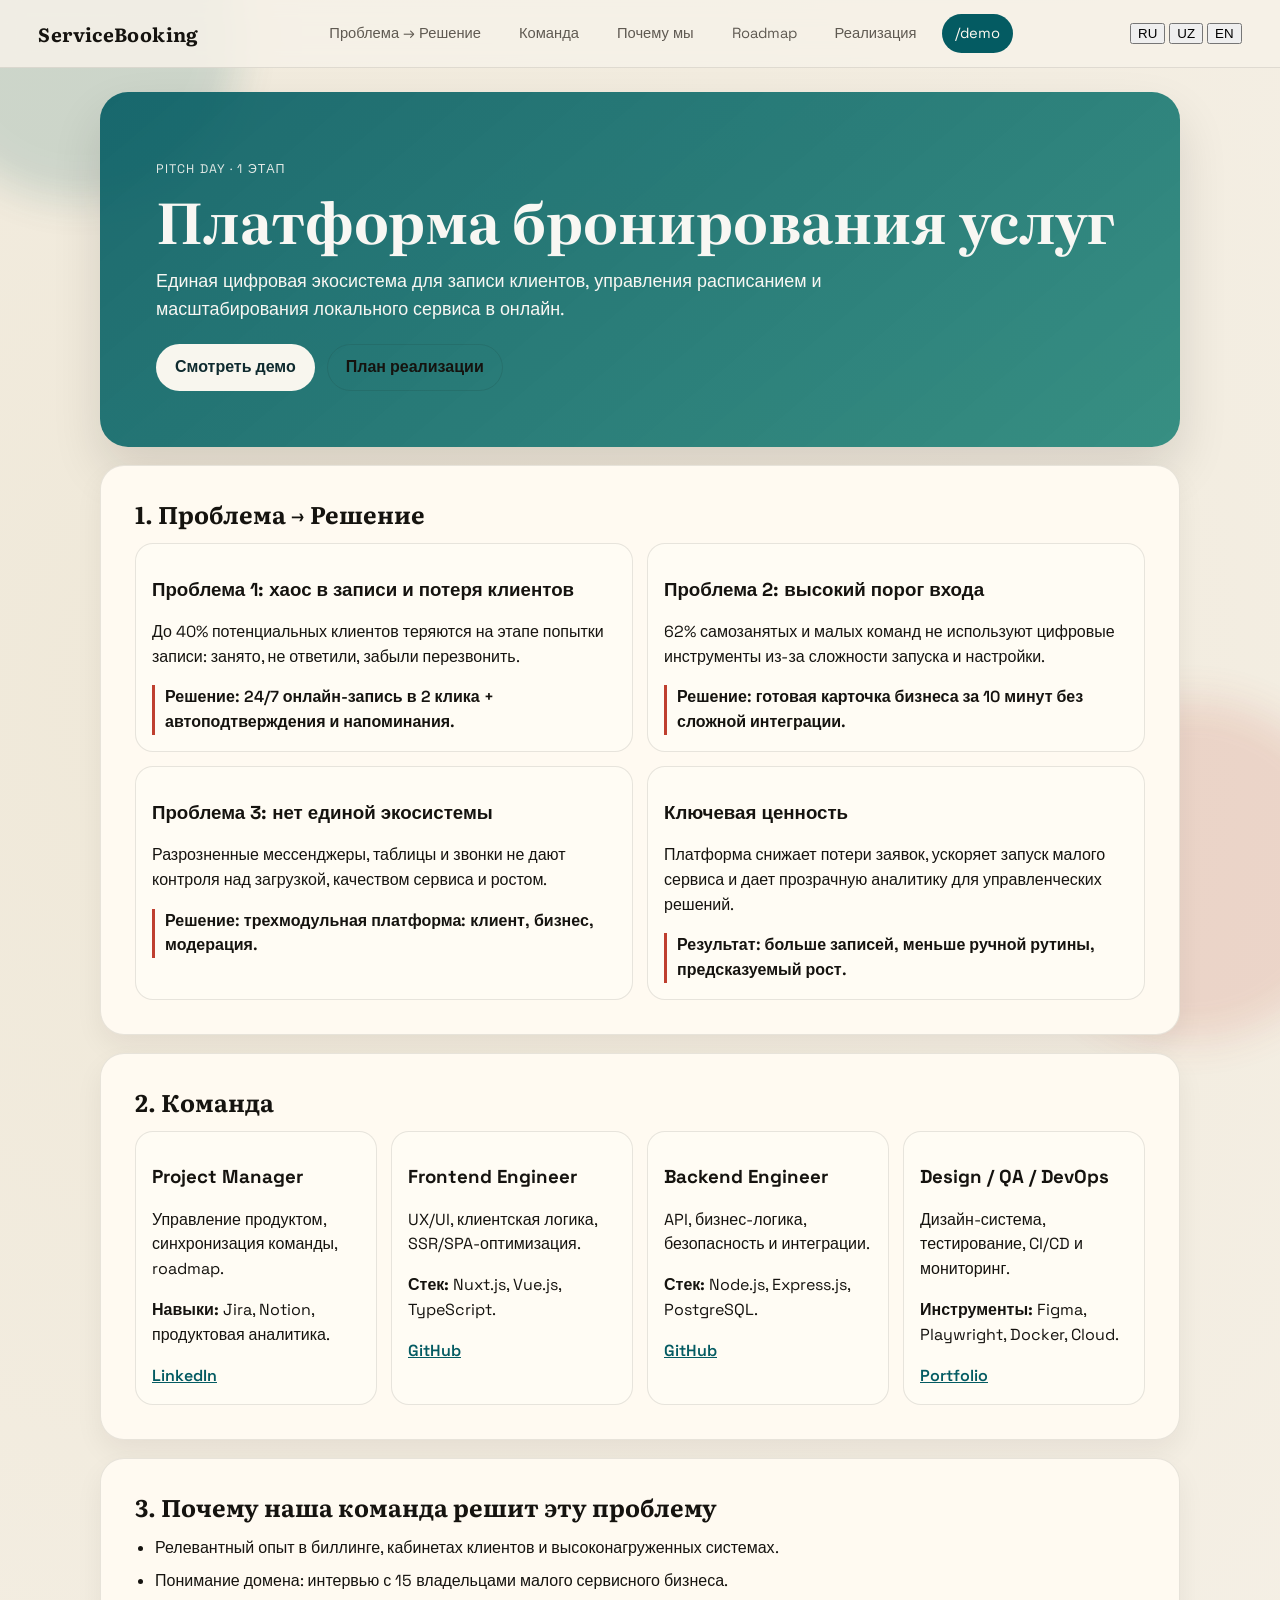
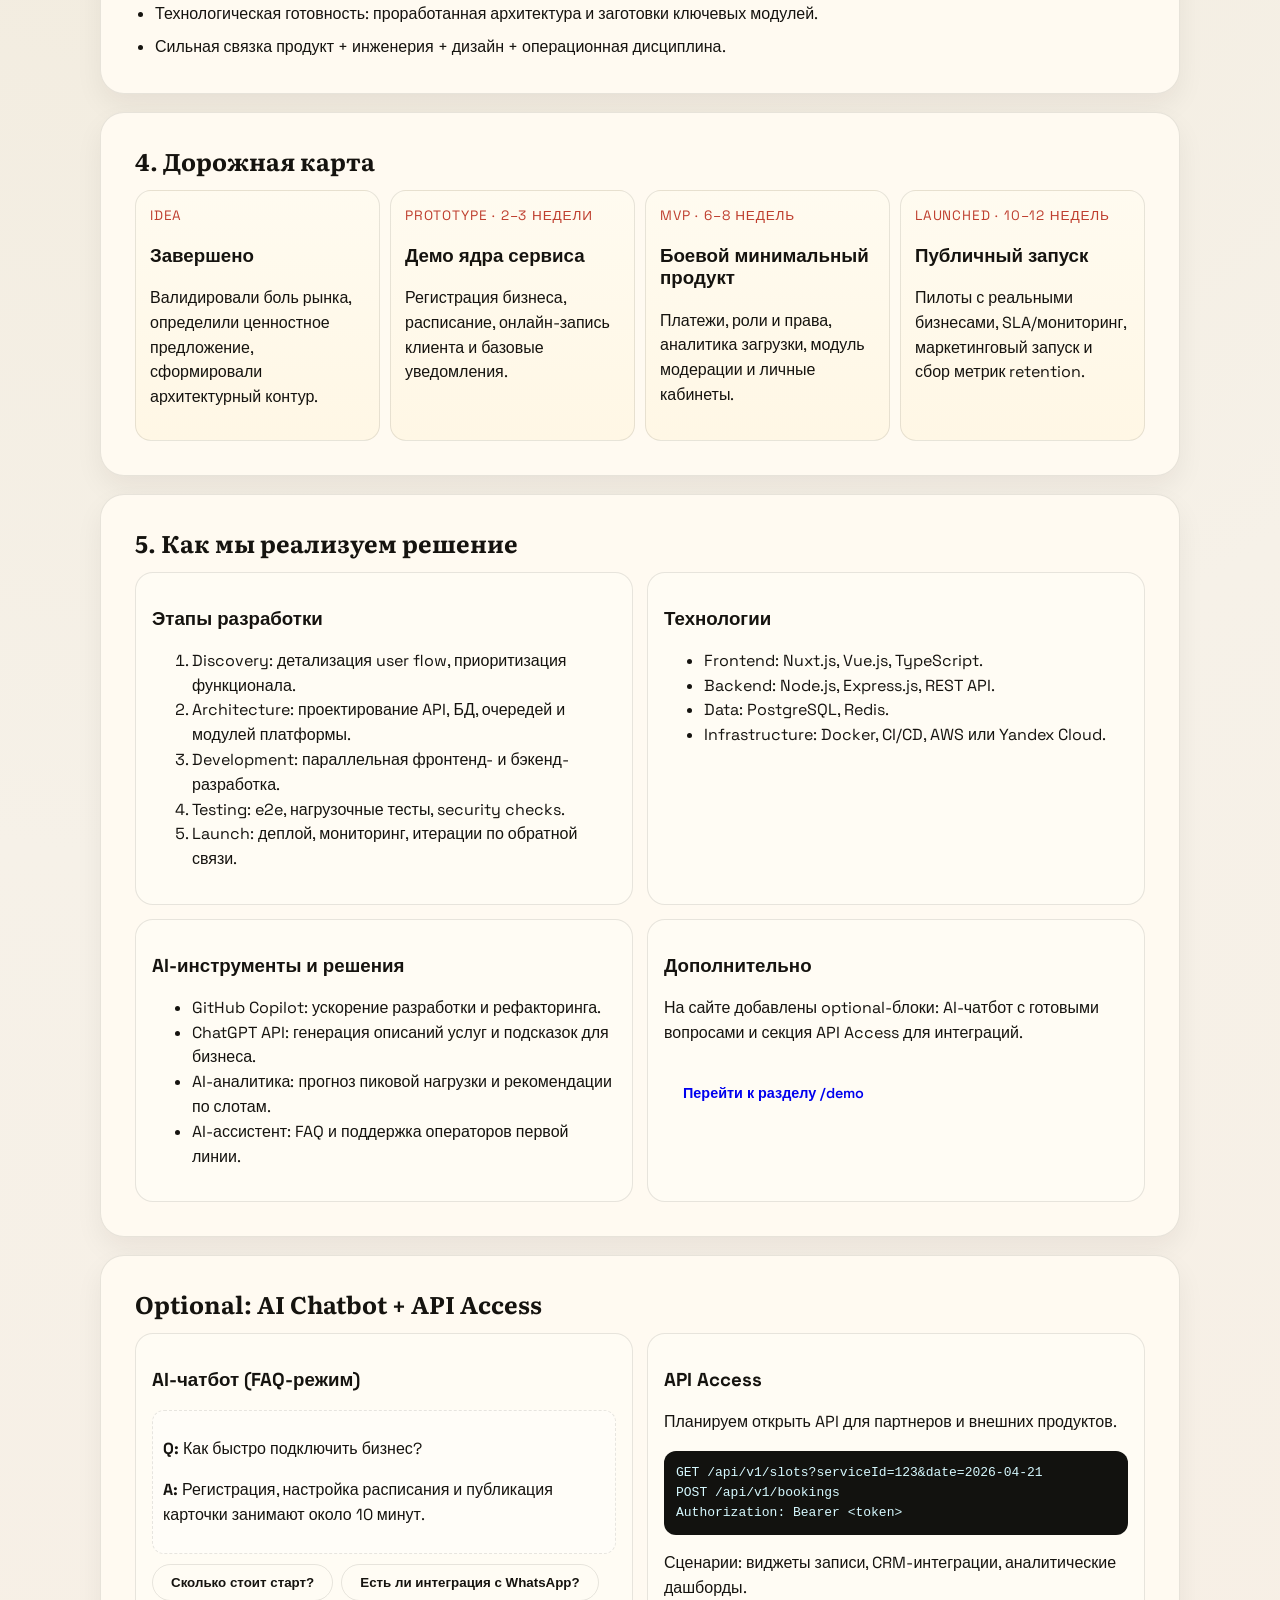
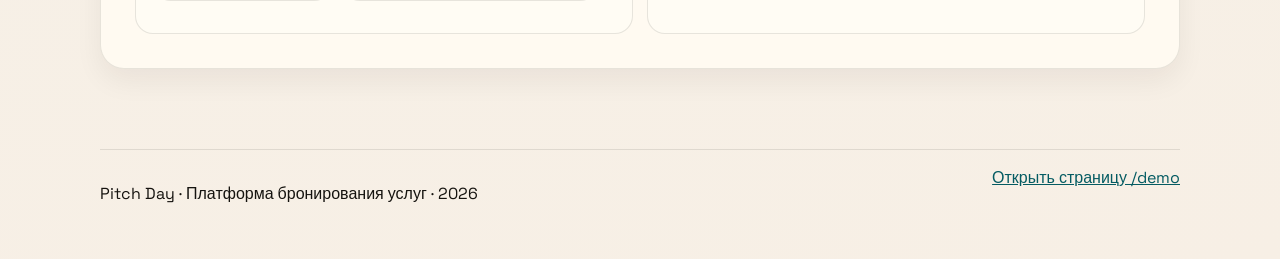
==== index.html @ 70d302da "start" ====
<!doctype html>
<html lang="ru">
  <head>
    <meta charset="UTF-8" />
    <meta name="viewport" content="width=device-width, initial-scale=1.0" />
    <title data-i18n="meta.title">Платформа бронирования услуг | Pitch Day</title>
    <meta
      name="description"
      content="Платформа бронирования услуг: проблема, решение, команда, дорожная карта и план реализации."
      data-i18n-content="meta.description"
    />
    <link rel="preconnect" href="https://fonts.googleapis.com" />
    <link rel="preconnect" href="https://fonts.gstatic.com" crossorigin />
    <link
      href="https://fonts.googleapis.com/css2?family=Space+Grotesk:wght@400;500;600;700&family=Literata:opsz,wght@7..72,500;7..72,700&display=swap"
      rel="stylesheet"
    />
    <link rel="stylesheet" href="assets/styles.css" />
  </head>
  <body>
    <div class="bg-shape bg-shape-a"></div>
    <div class="bg-shape bg-shape-b"></div>

    <header class="site-header">
      <a class="brand" href="#top">ServiceBooking</a>
      <nav class="main-nav">
        <a href="#problem" data-i18n="nav.problem">Проблема → Решение</a>
        <a href="#team" data-i18n="nav.team">Команда</a>
        <a href="#why-us" data-i18n="nav.why">Почему мы</a>
        <a href="#roadmap">Roadmap</a>
        <a href="#implementation" data-i18n="nav.implementation">Реализация</a>
        <a class="demo-link" href="demo/">/demo</a>
      </nav>
      <div class="lang-switch" aria-label="Language switcher">
        <button class="lang-btn" data-lang="ru" type="button">RU</button>
        <button class="lang-btn" data-lang="uz" type="button">UZ</button>
        <button class="lang-btn" data-lang="en" type="button">EN</button>
      </div>
    </header>

    <main id="top">
      <section class="hero reveal">
        <p class="eyebrow" data-i18n="hero.eyebrow">Pitch Day · 1 этап</p>
        <h1 data-i18n="hero.title">Платформа бронирования услуг</h1>
        <p class="lead" data-i18n="hero.lead">
          Единая цифровая экосистема для записи клиентов, управления расписанием и масштабирования локального
          сервиса в онлайн.
        </p>
        <div class="hero-actions">
          <a class="btn btn-primary" href="demo/" data-i18n="hero.demo">Смотреть демо</a>
          <a class="btn btn-ghost" href="#implementation" data-i18n="hero.plan">План реализации</a>
        </div>
      </section>

      <section id="problem" class="card reveal">
        <h2 data-i18n="problem.h2">1. Проблема → Решение</h2>
        <div class="grid two-cols">
          <article>
            <h3 data-i18n="problem.p1.h3">Проблема 1: хаос в записи и потеря клиентов</h3>
            <p data-i18n="problem.p1.p">
              До 40% потенциальных клиентов теряются на этапе попытки записи: занято, не ответили, забыли
              перезвонить.
            </p>
            <p class="solution" data-i18n="problem.p1.s">Решение: 24/7 онлайн-запись в 2 клика + автоподтверждения и напоминания.</p>
          </article>
          <article>
            <h3 data-i18n="problem.p2.h3">Проблема 2: высокий порог входа</h3>
            <p data-i18n="problem.p2.p">
              62% самозанятых и малых команд не используют цифровые инструменты из-за сложности запуска и настройки.
            </p>
            <p class="solution" data-i18n="problem.p2.s">Решение: готовая карточка бизнеса за 10 минут без сложной интеграции.</p>
          </article>
          <article>
            <h3 data-i18n="problem.p3.h3">Проблема 3: нет единой экосистемы</h3>
            <p data-i18n="problem.p3.p">
              Разрозненные мессенджеры, таблицы и звонки не дают контроля над загрузкой, качеством сервиса и ростом.
            </p>
            <p class="solution" data-i18n="problem.p3.s">Решение: трехмодульная платформа: клиент, бизнес, модерация.</p>
          </article>
          <article>
            <h3 data-i18n="problem.p4.h3">Ключевая ценность</h3>
            <p data-i18n="problem.p4.p">
              Платформа снижает потери заявок, ускоряет запуск малого сервиса и дает прозрачную аналитику для
              управленческих решений.
            </p>
            <p class="solution" data-i18n="problem.p4.s">Результат: больше записей, меньше ручной рутины, предсказуемый рост.</p>
          </article>
        </div>
      </section>

      <section id="team" class="card reveal">
        <h2 data-i18n="team.h2">2. Команда</h2>
        <div class="grid four-cols">
          <article class="member">
            <h3>Project Manager</h3>
            <p data-i18n="team.pm.p1">Управление продуктом, синхронизация команды, roadmap.</p>
            <p data-i18n="team.pm.p2"><strong>Навыки:</strong> Jira, Notion, продуктовая аналитика.</p>
            <a href="https://www.linkedin.com" target="_blank" rel="noreferrer">LinkedIn</a>
          </article>
          <article class="member">
            <h3>Frontend Engineer</h3>
            <p data-i18n="team.fe.p1">UX/UI, клиентская логика, SSR/SPA-оптимизация.</p>
            <p data-i18n="team.fe.p2"><strong>Стек:</strong> Nuxt.js, Vue.js, TypeScript.</p>
            <a href="https://github.com" target="_blank" rel="noreferrer">GitHub</a>
          </article>
          <article class="member">
            <h3>Backend Engineer</h3>
            <p data-i18n="team.be.p1">API, бизнес-логика, безопасность и интеграции.</p>
            <p data-i18n="team.be.p2"><strong>Стек:</strong> Node.js, Express.js, PostgreSQL.</p>
            <a href="https://github.com" target="_blank" rel="noreferrer">GitHub</a>
          </article>
          <article class="member">
            <h3>Design / QA / DevOps</h3>
            <p data-i18n="team.ops.p1">Дизайн-система, тестирование, CI/CD и мониторинг.</p>
            <p data-i18n="team.ops.p2"><strong>Инструменты:</strong> Figma, Playwright, Docker, Cloud.</p>
            <a href="https://www.behance.net" target="_blank" rel="noreferrer">Portfolio</a>
          </article>
        </div>
      </section>

      <section id="why-us" class="card reveal">
        <h2 data-i18n="why.h2">3. Почему наша команда решит эту проблему</h2>
        <ul class="check-list">
          <li data-i18n="why.l1">Релевантный опыт в биллинге, кабинетах клиентов и высоконагруженных системах.</li>
          <li data-i18n="why.l2">Понимание домена: интервью с 15 владельцами малого сервисного бизнеса.</li>
          <li data-i18n="why.l3">Технологическая готовность: проработанная архитектура и заготовки ключевых модулей.</li>
          <li data-i18n="why.l4">Сильная связка продукт + инженерия + дизайн + операционная дисциплина.</li>
        </ul>
      </section>

      <section id="roadmap" class="card reveal">
        <h2 data-i18n="roadmap.h2">4. Дорожная карта</h2>
        <div class="timeline">
          <article>
            <p class="phase">Idea</p>
            <h3 data-i18n="roadmap.i.h3">Завершено</h3>
            <p data-i18n="roadmap.i.p">Валидировали боль рынка, определили ценностное предложение, сформировали архитектурный контур.</p>
          </article>
          <article>
            <p class="phase">Prototype · 2–3 недели</p>
            <h3 data-i18n="roadmap.p.h3">Демо ядра сервиса</h3>
            <p data-i18n="roadmap.p.p">Регистрация бизнеса, расписание, онлайн-запись клиента и базовые уведомления.</p>
          </article>
          <article>
            <p class="phase">MVP · 6–8 недель</p>
            <h3 data-i18n="roadmap.m.h3">Боевой минимальный продукт</h3>
            <p data-i18n="roadmap.m.p">Платежи, роли и права, аналитика загрузки, модуль модерации и личные кабинеты.</p>
          </article>
          <article>
            <p class="phase">Launched · 10–12 недель</p>
            <h3 data-i18n="roadmap.l.h3">Публичный запуск</h3>
            <p data-i18n="roadmap.l.p">Пилоты с реальными бизнесами, SLA/мониторинг, маркетинговый запуск и сбор метрик retention.</p>
          </article>
        </div>
      </section>

      <section id="implementation" class="card reveal">
        <h2 data-i18n="impl.h2">5. Как мы реализуем решение</h2>
        <div class="grid two-cols">
          <article>
            <h3 data-i18n="impl.stages.h3">Этапы разработки</h3>
            <ol>
              <li data-i18n="impl.stages.l1">Discovery: детализация user flow, приоритизация функционала.</li>
              <li data-i18n="impl.stages.l2">Architecture: проектирование API, БД, очередей и модулей платформы.</li>
              <li data-i18n="impl.stages.l3">Development: параллельная фронтенд- и бэкенд-разработка.</li>
              <li data-i18n="impl.stages.l4">Testing: e2e, нагрузочные тесты, security checks.</li>
              <li data-i18n="impl.stages.l5">Launch: деплой, мониторинг, итерации по обратной связи.</li>
            </ol>
          </article>
          <article>
            <h3 data-i18n="impl.tech.h3">Технологии</h3>
            <ul>
              <li data-i18n="impl.tech.l1">Frontend: Nuxt.js, Vue.js, TypeScript.</li>
              <li data-i18n="impl.tech.l2">Backend: Node.js, Express.js, REST API.</li>
              <li data-i18n="impl.tech.l3">Data: PostgreSQL, Redis.</li>
              <li data-i18n="impl.tech.l4">Infrastructure: Docker, CI/CD, AWS или Yandex Cloud.</li>
            </ul>
          </article>
          <article>
            <h3 data-i18n="impl.ai.h3">AI-инструменты и решения</h3>
            <ul>
              <li data-i18n="impl.ai.l1">GitHub Copilot: ускорение разработки и рефакторинга.</li>
              <li data-i18n="impl.ai.l2">ChatGPT API: генерация описаний услуг и подсказок для бизнеса.</li>
              <li data-i18n="impl.ai.l3">AI-аналитика: прогноз пиковой нагрузки и рекомендации по слотам.</li>
              <li data-i18n="impl.ai.l4">AI-ассистент: FAQ и поддержка операторов первой линии.</li>
            </ul>
          </article>
          <article>
            <h3 data-i18n="impl.extra.h3">Дополнительно</h3>
            <p data-i18n="impl.extra.p">
              На сайте добавлены optional-блоки: AI-чатбот с готовыми вопросами и секция API Access для интеграций.
            </p>
            <a class="btn btn-small" href="demo/" data-i18n="impl.extra.btn">Перейти к разделу /demo</a>
          </article>
        </div>
      </section>

      <section id="extras" class="card reveal">
        <h2 data-i18n="extras.h2">Optional: AI Chatbot + API Access</h2>
        <div class="grid two-cols">
          <article>
            <h3 data-i18n="extras.chat.h3">AI-чатбот (FAQ-режим)</h3>
            <div class="chat-box" id="chat-box">
              <p data-i18n="chat.init.q"><strong>Q:</strong> Как быстро подключить бизнес?</p>
              <p data-i18n="chat.init.a"><strong>A:</strong> Регистрация, настройка расписания и публикация карточки занимают около 10 минут.</p>
            </div>
            <div class="chat-controls">
              <button class="btn btn-ghost" data-question-key="chat.q.price" data-i18n="chat.q.price" type="button">Сколько стоит старт?</button>
              <button class="btn btn-ghost" data-question-key="chat.q.whatsapp" data-i18n="chat.q.whatsapp" type="button">Есть ли интеграция с WhatsApp?</button>
            </div>
          </article>
          <article>
            <h3>API Access</h3>
            <p data-i18n="extras.api.p1">Планируем открыть API для партнеров и внешних продуктов.</p>
            <pre><code>GET /api/v1/slots?serviceId=123&amp;date=2026-04-21
POST /api/v1/bookings
Authorization: Bearer &lt;token&gt;</code></pre>
            <p data-i18n="extras.api.p2">Сценарии: виджеты записи, CRM-интеграции, аналитические дашборды.</p>
          </article>
        </div>
      </section>
    </main>

    <footer class="site-footer">
      <p data-i18n="footer.p">Pitch Day · Платформа бронирования услуг · 2026</p>
      <a href="demo/" data-i18n="footer.demo">Открыть страницу /demo</a>
    </footer>

    <script src="assets/main.js"></script>
  </body>
</html>
---- assets/styles.css ----
:root {
  --bg: #f6f1e8;
  --ink: #15130f;
  --muted: #5f5a52;
  --card: #fffaf1;
  --accent: #045b62;
  --accent-2: #bf3f2f;
  --line: rgba(21, 19, 15, 0.1);
  --shadow: 0 24px 50px rgba(20, 12, 0, 0.12);
}

* {
  box-sizing: border-box;
}

html,
body {
  margin: 0;
  padding: 0;
}

body {
  font-family: "Space Grotesk", "Segoe UI", sans-serif;
  color: var(--ink);
  background: radial-gradient(circle at 20% 20%, #efe8d8 0%, #f6f1e8 60%, #f7efe5 100%);
  min-height: 100vh;
  line-height: 1.55;
  overflow-x: hidden;
}

.bg-shape {
  position: fixed;
  border-radius: 999px;
  filter: blur(20px);
  z-index: -1;
  opacity: 0.7;
}

.bg-shape-a {
  top: -120px;
  left: -80px;
  width: 320px;
  height: 320px;
  background: rgba(4, 91, 98, 0.22);
}

.bg-shape-b {
  right: -80px;
  bottom: -140px;
  width: 340px;
  height: 340px;
  background: rgba(191, 63, 47, 0.2);
}

.site-header {
  position: sticky;
  top: 0;
  backdrop-filter: blur(10px);
  background: rgba(246, 241, 232, 0.86);
  border-bottom: 1px solid var(--line);
  padding: 14px clamp(18px, 3vw, 40px);
  display: flex;
  justify-content: space-between;
  align-items: center;
  z-index: 20;
}

.brand {
  text-decoration: none;
  color: var(--ink);
  font-family: "Literata", serif;
  font-size: clamp(1.1rem, 1.5vw, 1.35rem);
  font-weight: 700;
  letter-spacing: 0.02em;
}

.main-nav {
  display: flex;
  gap: 12px;
  flex-wrap: wrap;
}

.main-nav a {
  color: var(--muted);
  text-decoration: none;
  font-size: 0.92rem;
  border: 1px solid transparent;
  border-radius: 999px;
  padding: 7px 12px;
  transition: 220ms ease;
}

.main-nav a:hover {
  color: var(--ink);
  border-color: var(--line);
  background: rgba(255, 250, 241, 0.8);
}

.demo-link {
  color: var(--card) !important;
  background: var(--accent);
}

main {
  width: min(1080px, 92vw);
  margin: 24px auto 80px;
  display: grid;
  gap: 18px;
}

.hero {
  background: linear-gradient(140deg, rgba(4, 91, 98, 0.9), rgba(8, 119, 107, 0.8));
  color: #f8f7f3;
  padding: clamp(28px, 5vw, 56px);
  border-radius: 28px;
  box-shadow: var(--shadow);
}

.eyebrow {
  text-transform: uppercase;
  letter-spacing: 0.09em;
  font-size: 0.78rem;
  margin-bottom: 6px;
  opacity: 0.9;
}

h1,
h2,
h3 {
  line-height: 1.2;
}

h1 {
  font-family: "Literata", serif;
  font-size: clamp(1.95rem, 4.4vw, 3.5rem);
  margin: 0;
}

.lead {
  max-width: 70ch;
  font-size: clamp(1rem, 1.4vw, 1.2rem);
  margin-top: 14px;
}

.hero-actions {
  display: flex;
  flex-wrap: wrap;
  gap: 12px;
  margin-top: 22px;
}

.btn {
  display: inline-block;
  border-radius: 999px;
  padding: 10px 18px;
  text-decoration: none;
  border: 1px solid transparent;
  font-weight: 600;
  transition: transform 180ms ease, background 180ms ease;
  cursor: pointer;
}

.btn:hover {
  transform: translateY(-2px);
}

.btn-primary {
  background: #f8f6ee;
  color: #0f2b2f;
}

.btn-ghost {
  color: var(--ink);
  background: transparent;
  border-color: var(--line);
}

.btn-small {
  font-size: 0.9rem;
  margin-top: 10px;
}

.card {
  border-radius: 24px;
  background: var(--card);
  border: 1px solid var(--line);
  padding: clamp(18px, 3.2vw, 34px);
  box-shadow: 0 12px 28px rgba(38, 25, 0, 0.06);
}

.card h2 {
  margin-top: 0;
  margin-bottom: 14px;
  font-family: "Literata", serif;
}

.grid {
  display: grid;
  gap: 14px;
}

.two-cols {
  grid-template-columns: repeat(2, minmax(0, 1fr));
}

.four-cols {
  grid-template-columns: repeat(4, minmax(0, 1fr));
}

.grid article {
  background: #fffcf4;
  border: 1px solid var(--line);
  border-radius: 18px;
  padding: 16px;
}

.solution {
  border-left: 3px solid var(--accent-2);
  margin: 10px 0 0;
  padding-left: 10px;
  font-weight: 600;
}

.member a {
  color: var(--accent);
  font-weight: 600;
}

.check-list {
  margin: 0;
  padding-left: 20px;
  display: grid;
  gap: 8px;
}

.timeline {
  display: grid;
  grid-template-columns: repeat(4, minmax(0, 1fr));
  gap: 10px;
}

.timeline article {
  background: linear-gradient(180deg, #fffbf0 0%, #fff7e5 100%);
  border: 1px solid var(--line);
  border-radius: 16px;
  padding: 14px;
}

.phase {
  margin: 0;
  font-size: 0.85rem;
  color: var(--accent-2);
  text-transform: uppercase;
  letter-spacing: 0.06em;
}

pre {
  background: #12120f;
  color: #d6f9ff;
  border-radius: 12px;
  padding: 12px;
  overflow-x: auto;
}

.chat-box {
  border: 1px dashed var(--line);
  border-radius: 12px;
  padding: 10px;
  background: #fffdf8;
}

.chat-controls {
  margin-top: 10px;
  display: flex;
  flex-wrap: wrap;
  gap: 8px;
}

.video-wrap {
  position: relative;
  width: 100%;
  border-radius: 14px;
  overflow: hidden;
  border: 1px solid var(--line);
  aspect-ratio: 16 / 9;
  background: #0d0d0d;
}

.video-wrap iframe {
  width: 100%;
  height: 100%;
  border: 0;
}

.note {
  color: var(--muted);
  font-size: 0.92rem;
}

.site-footer {
  width: min(1080px, 92vw);
  margin: 0 auto 36px;
  border-top: 1px solid var(--line);
  padding-top: 16px;
  display: flex;
  justify-content: space-between;
  gap: 12px;
  flex-wrap: wrap;
}

.site-footer a {
  color: var(--accent);
}

.reveal {
  opacity: 0;
  transform: translateY(18px);
  animation: rise 650ms ease forwards;
}

.reveal:nth-of-type(2) {
  animation-delay: 80ms;
}

.reveal:nth-of-type(3) {
  animation-delay: 140ms;
}

.reveal:nth-of-type(4) {
  animation-delay: 200ms;
}

.reveal:nth-of-type(5) {
  animation-delay: 260ms;
}

.reveal:nth-of-type(6) {
  animation-delay: 320ms;
}

@keyframes rise {
  to {
    opacity: 1;
    transform: translateY(0);
  }
}

@media (max-width: 1080px) {
  .four-cols {
    grid-template-columns: repeat(2, minmax(0, 1fr));
  }

  .timeline {
    grid-template-columns: repeat(2, minmax(0, 1fr));
  }
}

@media (max-width: 760px) {
  .site-header {
    position: static;
  }

  .two-cols,
  .four-cols,
  .timeline {
    grid-template-columns: 1fr;
  }

  .main-nav {
    gap: 8px;
  }

  .main-nav a {
    padding: 6px 10px;
    font-size: 0.84rem;
  }
}
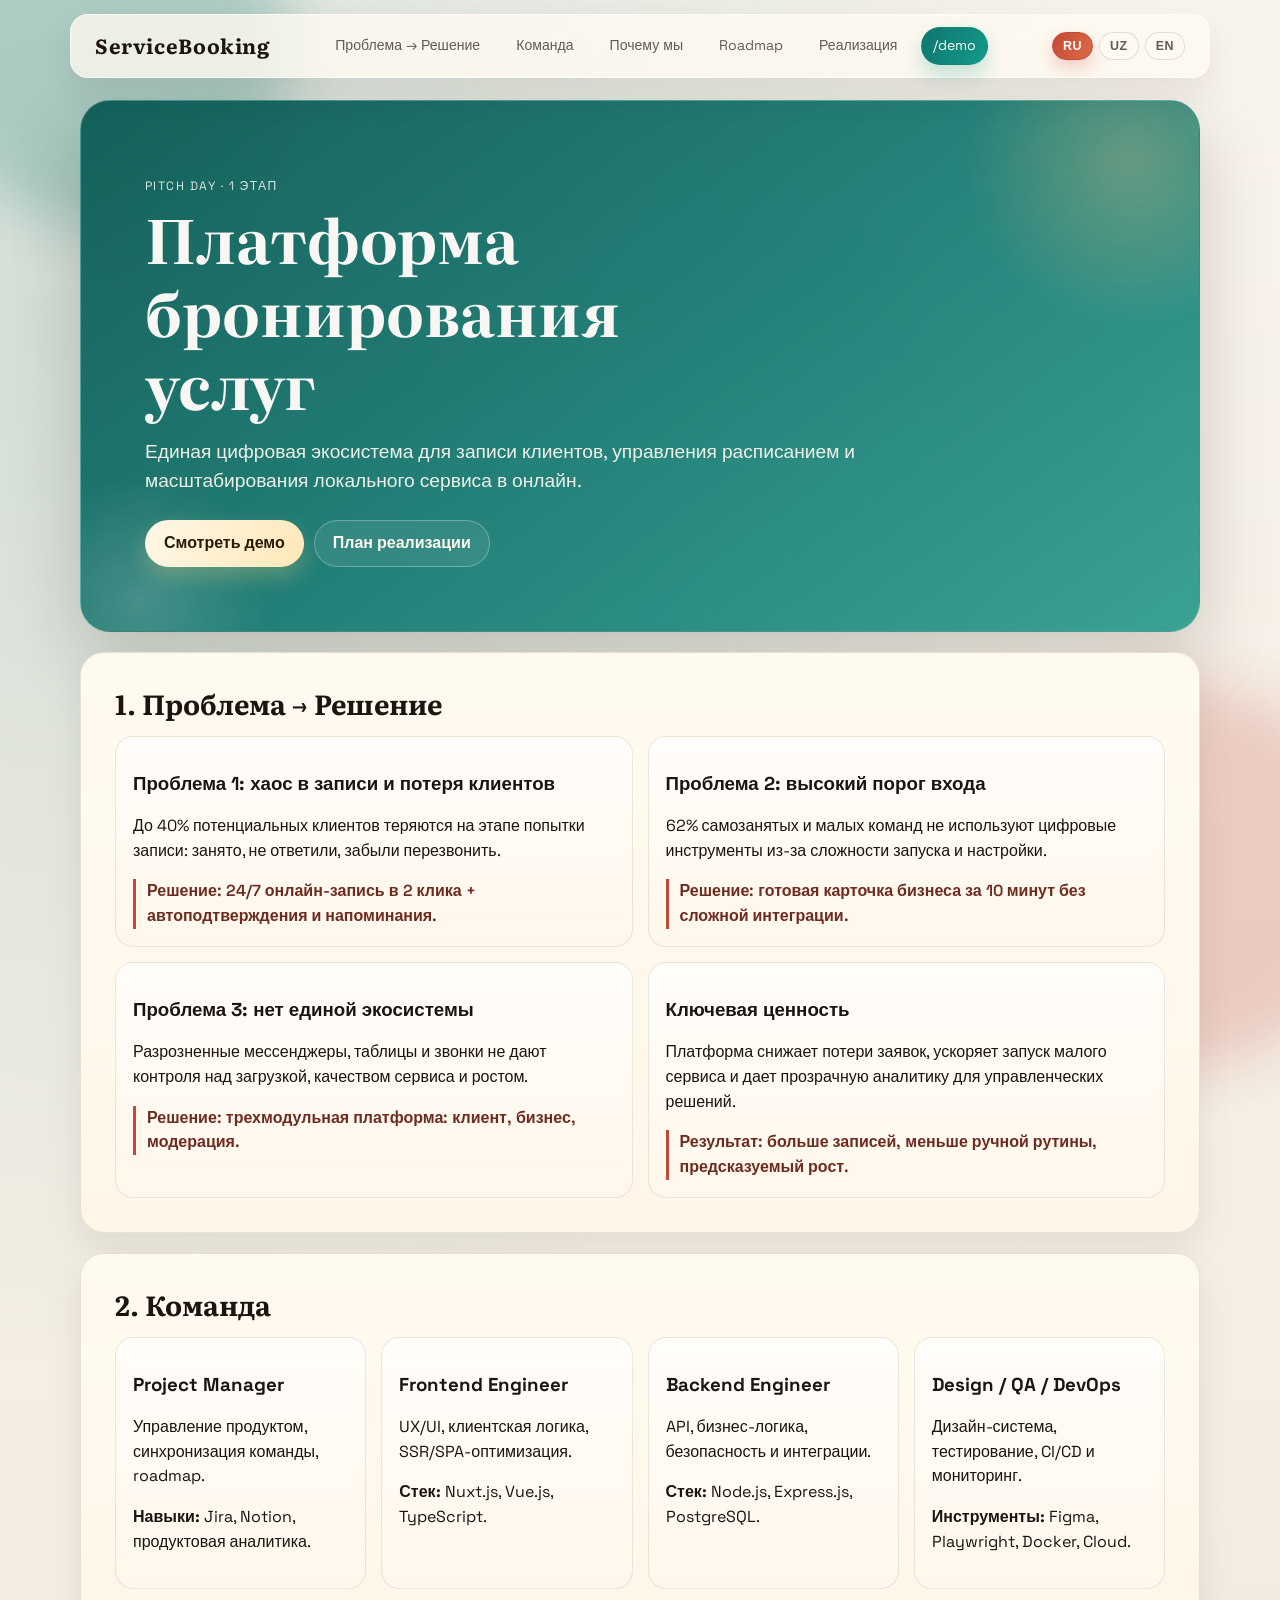
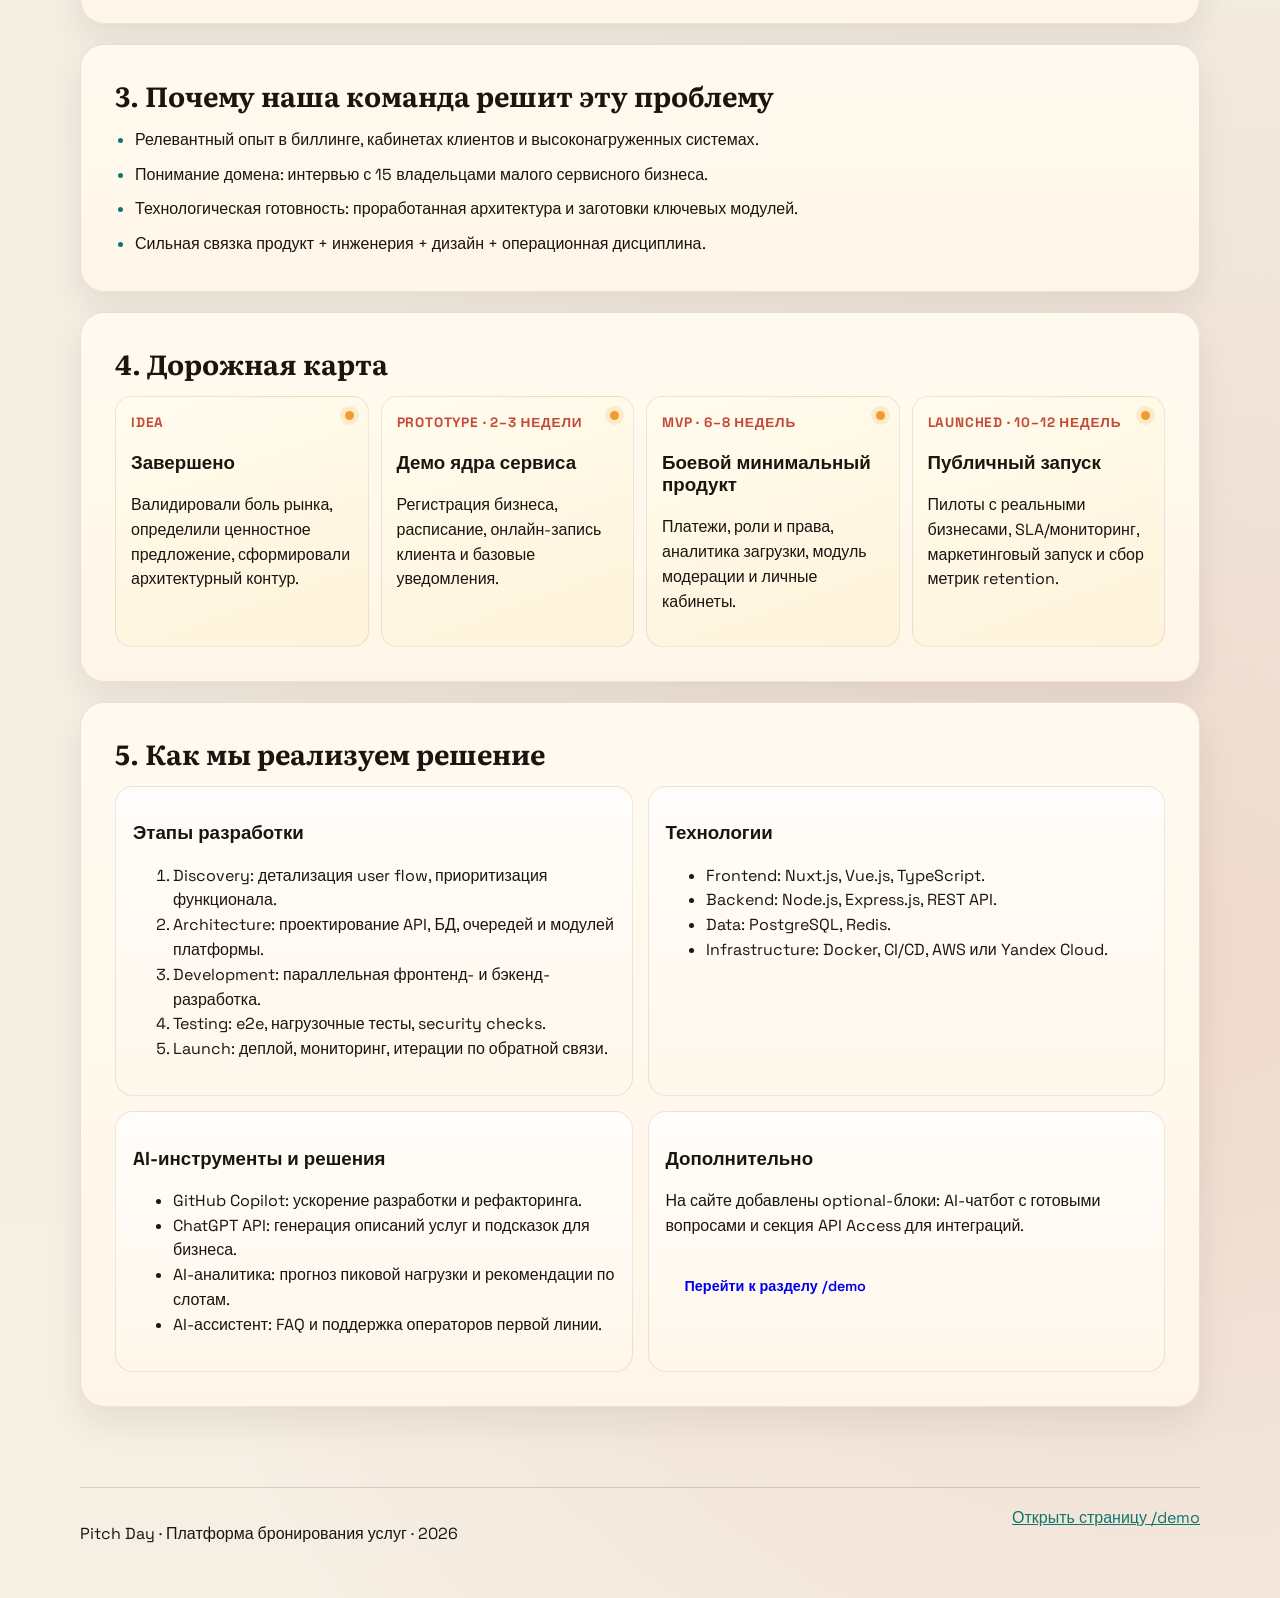
==== commit f4e43f05: "start" ====
--- a/index.html
+++ b/index.html
@@ -95,25 +95,21 @@
             <h3>Project Manager</h3>
             <p data-i18n="team.pm.p1">Управление продуктом, синхронизация команды, roadmap.</p>
             <p data-i18n="team.pm.p2"><strong>Навыки:</strong> Jira, Notion, продуктовая аналитика.</p>
-            <a href="https://www.linkedin.com" target="_blank" rel="noreferrer">LinkedIn</a>
           </article>
           <article class="member">
             <h3>Frontend Engineer</h3>
             <p data-i18n="team.fe.p1">UX/UI, клиентская логика, SSR/SPA-оптимизация.</p>
             <p data-i18n="team.fe.p2"><strong>Стек:</strong> Nuxt.js, Vue.js, TypeScript.</p>
-            <a href="https://github.com" target="_blank" rel="noreferrer">GitHub</a>
           </article>
           <article class="member">
             <h3>Backend Engineer</h3>
             <p data-i18n="team.be.p1">API, бизнес-логика, безопасность и интеграции.</p>
             <p data-i18n="team.be.p2"><strong>Стек:</strong> Node.js, Express.js, PostgreSQL.</p>
-            <a href="https://github.com" target="_blank" rel="noreferrer">GitHub</a>
           </article>
           <article class="member">
             <h3>Design / QA / DevOps</h3>
             <p data-i18n="team.ops.p1">Дизайн-система, тестирование, CI/CD и мониторинг.</p>
             <p data-i18n="team.ops.p2"><strong>Инструменты:</strong> Figma, Playwright, Docker, Cloud.</p>
-            <a href="https://www.behance.net" target="_blank" rel="noreferrer">Portfolio</a>
           </article>
         </div>
       </section>
@@ -194,31 +190,6 @@
           </article>
         </div>
       </section>
-
-      <section id="extras" class="card reveal">
-        <h2 data-i18n="extras.h2">Optional: AI Chatbot + API Access</h2>
-        <div class="grid two-cols">
-          <article>
-            <h3 data-i18n="extras.chat.h3">AI-чатбот (FAQ-режим)</h3>
-            <div class="chat-box" id="chat-box">
-              <p data-i18n="chat.init.q"><strong>Q:</strong> Как быстро подключить бизнес?</p>
-              <p data-i18n="chat.init.a"><strong>A:</strong> Регистрация, настройка расписания и публикация карточки занимают около 10 минут.</p>
-            </div>
-            <div class="chat-controls">
-              <button class="btn btn-ghost" data-question-key="chat.q.price" data-i18n="chat.q.price" type="button">Сколько стоит старт?</button>
-              <button class="btn btn-ghost" data-question-key="chat.q.whatsapp" data-i18n="chat.q.whatsapp" type="button">Есть ли интеграция с WhatsApp?</button>
-            </div>
-          </article>
-          <article>
-            <h3>API Access</h3>
-            <p data-i18n="extras.api.p1">Планируем открыть API для партнеров и внешних продуктов.</p>
-            <pre><code>GET /api/v1/slots?serviceId=123&amp;date=2026-04-21
-POST /api/v1/bookings
-Authorization: Bearer &lt;token&gt;</code></pre>
-            <p data-i18n="extras.api.p2">Сценарии: виджеты записи, CRM-интеграции, аналитические дашборды.</p>
-          </article>
-        </div>
-      </section>
     </main>
 
     <footer class="site-footer">
--- a/assets/styles.css
+++ b/assets/styles.css
@@ -1,12 +1,15 @@
 :root {
-  --bg: #f6f1e8;
-  --ink: #15130f;
-  --muted: #5f5a52;
-  --card: #fffaf1;
-  --accent: #045b62;
-  --accent-2: #bf3f2f;
-  --line: rgba(21, 19, 15, 0.1);
-  --shadow: 0 24px 50px rgba(20, 12, 0, 0.12);
+  --bg: #f3ede2;
+  --ink: #1c140f;
+  --muted: #655b53;
+  --card: #fffaf0;
+  --card-strong: #fff6e8;
+  --accent: #0f766e;
+  --accent-2: #c44936;
+  --accent-3: #f39b2d;
+  --line: rgba(31, 18, 10, 0.1);
+  --shadow-soft: 0 16px 34px rgba(32, 20, 4, 0.08);
+  --shadow-strong: 0 28px 70px rgba(21, 14, 3, 0.18);
 }
 
 * {
@@ -22,56 +25,77 @@
 body {
   font-family: "Space Grotesk", "Segoe UI", sans-serif;
   color: var(--ink);
-  background: radial-gradient(circle at 20% 20%, #efe8d8 0%, #f6f1e8 60%, #f7efe5 100%);
+  background:
+    radial-gradient(circle at 8% 10%, rgba(15, 118, 110, 0.16) 0%, rgba(15, 118, 110, 0) 34%),
+    radial-gradient(circle at 92% 80%, rgba(196, 73, 54, 0.13) 0%, rgba(196, 73, 54, 0) 38%),
+    linear-gradient(180deg, #f8f3eb 0%, #f3ede2 46%, #f6efe4 100%);
   min-height: 100vh;
   line-height: 1.55;
   overflow-x: hidden;
 }
 
+body::before {
+  content: "";
+  position: fixed;
+  inset: 0;
+  pointer-events: none;
+  background-image: linear-gradient(to right, rgba(255, 255, 255, 0.12) 1px, transparent 1px),
+    linear-gradient(to bottom, rgba(255, 255, 255, 0.12) 1px, transparent 1px);
+  background-size: 52px 52px;
+  mask-image: radial-gradient(circle at center, black 35%, transparent 90%);
+  z-index: -2;
+}
+
 .bg-shape {
   position: fixed;
   border-radius: 999px;
-  filter: blur(20px);
+  filter: blur(28px);
   z-index: -1;
-  opacity: 0.7;
+  opacity: 0.9;
+  animation: floatBlob 14s ease-in-out infinite;
 }
 
 .bg-shape-a {
-  top: -120px;
-  left: -80px;
-  width: 320px;
-  height: 320px;
-  background: rgba(4, 91, 98, 0.22);
+  top: -130px;
+  left: -70px;
+  width: 360px;
+  height: 360px;
+  background: rgba(15, 118, 110, 0.26);
 }
 
 .bg-shape-b {
-  right: -80px;
-  bottom: -140px;
-  width: 340px;
-  height: 340px;
-  background: rgba(191, 63, 47, 0.2);
+  right: -90px;
+  bottom: -170px;
+  width: 390px;
+  height: 390px;
+  background: rgba(196, 73, 54, 0.24);
+  animation-delay: 1.5s;
 }
 
 .site-header {
   position: sticky;
-  top: 0;
-  backdrop-filter: blur(10px);
-  background: rgba(246, 241, 232, 0.86);
-  border-bottom: 1px solid var(--line);
-  padding: 14px clamp(18px, 3vw, 40px);
+  top: 10px;
+  width: min(1140px, 94vw);
+  margin: 14px auto 0;
+  backdrop-filter: blur(14px);
+  background: rgba(255, 250, 241, 0.78);
+  border: 1px solid rgba(255, 255, 255, 0.6);
+  border-radius: 18px;
+  padding: 12px clamp(14px, 2vw, 24px);
   display: flex;
   justify-content: space-between;
   align-items: center;
   z-index: 20;
+  box-shadow: var(--shadow-soft);
 }
 
 .brand {
   text-decoration: none;
   color: var(--ink);
   font-family: "Literata", serif;
-  font-size: clamp(1.1rem, 1.5vw, 1.35rem);
+  font-size: clamp(1.1rem, 1.6vw, 1.4rem);
   font-weight: 700;
-  letter-spacing: 0.02em;
+  letter-spacing: 0.03em;
 }
 
 .main-nav {
@@ -83,45 +107,105 @@
 .main-nav a {
   color: var(--muted);
   text-decoration: none;
-  font-size: 0.92rem;
-  border: 1px solid transparent;
+  font-size: 0.88rem;
+  border: 1px solid rgba(255, 255, 255, 0);
   border-radius: 999px;
-  padding: 7px 12px;
-  transition: 220ms ease;
+  padding: 7px 11px;
+  transition: all 220ms ease;
 }
 
 .main-nav a:hover {
   color: var(--ink);
-  border-color: var(--line);
-  background: rgba(255, 250, 241, 0.8);
+  border-color: rgba(255, 255, 255, 0.7);
+  background: rgba(255, 255, 255, 0.7);
 }
 
 .demo-link {
-  color: var(--card) !important;
-  background: var(--accent);
+  color: #fffef7 !important;
+  background: linear-gradient(120deg, #0f766e, #149a89);
+  box-shadow: 0 10px 20px rgba(20, 154, 137, 0.25);
+}
+
+.lang-switch {
+  display: flex;
+  gap: 6px;
+  margin-left: 10px;
+}
+
+.lang-btn {
+  border: 1px solid rgba(27, 20, 14, 0.12);
+  background: rgba(255, 250, 241, 0.88);
+  color: var(--muted);
+  border-radius: 999px;
+  font-size: 0.78rem;
+  font-weight: 700;
+  letter-spacing: 0.04em;
+  padding: 6px 10px;
+  cursor: pointer;
+  transition: 180ms ease;
+}
+
+.lang-btn:hover {
+  color: var(--ink);
+  transform: translateY(-1px);
+}
+
+.lang-btn.active {
+  color: #fffdf7;
+  background: linear-gradient(120deg, #c44936, #dd6a48);
+  border-color: #c44936;
+  box-shadow: 0 8px 16px rgba(196, 73, 54, 0.24);
 }
 
 main {
-  width: min(1080px, 92vw);
-  margin: 24px auto 80px;
+  width: min(1120px, 94vw);
+  margin: 22px auto 80px;
   display: grid;
-  gap: 18px;
+  gap: 20px;
 }
 
 .hero {
-  background: linear-gradient(140deg, rgba(4, 91, 98, 0.9), rgba(8, 119, 107, 0.8));
+  position: relative;
+  overflow: hidden;
+  isolation: isolate;
+  background: linear-gradient(145deg, rgba(14, 92, 85, 0.96), rgba(15, 118, 110, 0.9) 52%, rgba(26, 148, 132, 0.85));
   color: #f8f7f3;
-  padding: clamp(28px, 5vw, 56px);
-  border-radius: 28px;
-  box-shadow: var(--shadow);
+  padding: clamp(30px, 5vw, 64px);
+  border-radius: 30px;
+  box-shadow: var(--shadow-strong);
+  border: 1px solid rgba(255, 255, 255, 0.18);
+}
+
+.hero::before {
+  content: "";
+  position: absolute;
+  width: 360px;
+  height: 360px;
+  right: -110px;
+  top: -120px;
+  border-radius: 50%;
+  background: radial-gradient(circle, rgba(255, 200, 137, 0.28) 0%, rgba(255, 200, 137, 0) 65%);
+  z-index: -1;
+}
+
+.hero::after {
+  content: "";
+  position: absolute;
+  width: 260px;
+  height: 260px;
+  left: -70px;
+  bottom: -100px;
+  border-radius: 50%;
+  background: radial-gradient(circle, rgba(255, 255, 255, 0.16) 0%, rgba(255, 255, 255, 0) 68%);
+  z-index: -1;
 }
 
 .eyebrow {
   text-transform: uppercase;
-  letter-spacing: 0.09em;
-  font-size: 0.78rem;
+  letter-spacing: 0.12em;
+  font-size: 0.76rem;
   margin-bottom: 6px;
-  opacity: 0.9;
+  opacity: 0.88;
 }
 
 h1,
@@ -132,21 +216,23 @@
 
 h1 {
   font-family: "Literata", serif;
-  font-size: clamp(1.95rem, 4.4vw, 3.5rem);
+  font-size: clamp(2rem, 4.8vw, 3.8rem);
   margin: 0;
+  max-width: 15ch;
 }
 
 .lead {
-  max-width: 70ch;
-  font-size: clamp(1rem, 1.4vw, 1.2rem);
-  margin-top: 14px;
+  max-width: 68ch;
+  font-size: clamp(1rem, 1.5vw, 1.24rem);
+  margin-top: 16px;
+  color: rgba(255, 251, 241, 0.92);
 }
 
 .hero-actions {
   display: flex;
   flex-wrap: wrap;
-  gap: 12px;
-  margin-top: 22px;
+  gap: 10px;
+  margin-top: 24px;
 }
 
 .btn {
@@ -156,7 +242,7 @@
   text-decoration: none;
   border: 1px solid transparent;
   font-weight: 600;
-  transition: transform 180ms ease, background 180ms ease;
+  transition: transform 180ms ease, background 180ms ease, box-shadow 180ms ease;
   cursor: pointer;
 }
 
@@ -165,14 +251,15 @@
 }
 
 .btn-primary {
-  background: #f8f6ee;
-  color: #0f2b2f;
+  background: linear-gradient(120deg, #fff7e7, #ffe8b8);
+  color: #2a1a08;
+  box-shadow: 0 10px 20px rgba(255, 213, 133, 0.26);
 }
 
 .btn-ghost {
-  color: var(--ink);
-  background: transparent;
-  border-color: var(--line);
+  color: #fff9ee;
+  background: rgba(255, 255, 255, 0.08);
+  border-color: rgba(255, 255, 255, 0.28);
 }
 
 .btn-small {
@@ -182,21 +269,29 @@
 
 .card {
   border-radius: 24px;
-  background: var(--card);
+  background: linear-gradient(180deg, var(--card) 0%, var(--card-strong) 100%);
   border: 1px solid var(--line);
   padding: clamp(18px, 3.2vw, 34px);
-  box-shadow: 0 12px 28px rgba(38, 25, 0, 0.06);
+  box-shadow: var(--shadow-soft);
+  transition: transform 230ms ease, box-shadow 230ms ease, border-color 230ms ease;
+}
+
+.card:hover {
+  transform: translateY(-3px);
+  box-shadow: 0 22px 42px rgba(32, 21, 6, 0.11);
+  border-color: rgba(15, 118, 110, 0.22);
 }
 
 .card h2 {
   margin-top: 0;
-  margin-bottom: 14px;
+  margin-bottom: 16px;
   font-family: "Literata", serif;
+  font-size: clamp(1.3rem, 2.2vw, 1.72rem);
 }
 
 .grid {
   display: grid;
-  gap: 14px;
+  gap: 15px;
 }
 
 .two-cols {
@@ -208,17 +303,24 @@
 }
 
 .grid article {
-  background: #fffcf4;
-  border: 1px solid var(--line);
+  background: linear-gradient(180deg, #fffdfa 0%, #fff7eb 100%);
+  border: 1px solid rgba(61, 40, 19, 0.1);
   border-radius: 18px;
-  padding: 16px;
+  padding: 17px;
+  transition: transform 200ms ease, box-shadow 200ms ease;
+}
+
+.grid article:hover {
+  transform: translateY(-2px);
+  box-shadow: 0 12px 24px rgba(43, 26, 4, 0.09);
 }
 
 .solution {
   border-left: 3px solid var(--accent-2);
-  margin: 10px 0 0;
-  padding-left: 10px;
+  margin: 12px 0 0;
+  padding-left: 11px;
   font-weight: 600;
+  color: #6e2b20;
 }
 
 .member a {
@@ -230,20 +332,37 @@
   margin: 0;
   padding-left: 20px;
   display: grid;
-  gap: 8px;
+  gap: 10px;
+}
+
+.check-list li::marker {
+  color: var(--accent);
 }
 
 .timeline {
   display: grid;
   grid-template-columns: repeat(4, minmax(0, 1fr));
-  gap: 10px;
+  gap: 12px;
 }
 
 .timeline article {
-  background: linear-gradient(180deg, #fffbf0 0%, #fff7e5 100%);
-  border: 1px solid var(--line);
+  background: linear-gradient(160deg, #fffcef 0%, #fff3da 100%);
+  border: 1px solid rgba(79, 48, 11, 0.1);
   border-radius: 16px;
-  padding: 14px;
+  padding: 15px;
+  position: relative;
+}
+
+.timeline article::before {
+  content: "";
+  position: absolute;
+  top: 14px;
+  right: 14px;
+  width: 9px;
+  height: 9px;
+  border-radius: 50%;
+  background: var(--accent-3);
+  box-shadow: 0 0 0 5px rgba(243, 155, 45, 0.16);
 }
 
 .phase {
@@ -252,20 +371,22 @@
   color: var(--accent-2);
   text-transform: uppercase;
   letter-spacing: 0.06em;
+  font-weight: 700;
 }
 
 pre {
-  background: #12120f;
-  color: #d6f9ff;
+  background: #171612;
+  color: #d8fff7;
+  border-radius: 12px;
+  padding: 14px;
+  overflow-x: auto;
+  border: 1px solid rgba(165, 249, 230, 0.14);
+}
+
+.chat-box {
+  border: 1px dashed rgba(15, 118, 110, 0.38);
   border-radius: 12px;
   padding: 12px;
-  overflow-x: auto;
-}
-
-.chat-box {
-  border: 1px dashed var(--line);
-  border-radius: 12px;
-  padding: 10px;
   background: #fffdf8;
 }
 
@@ -281,9 +402,10 @@
   width: 100%;
   border-radius: 14px;
   overflow: hidden;
-  border: 1px solid var(--line);
+  border: 1px solid rgba(255, 255, 255, 0.4);
   aspect-ratio: 16 / 9;
   background: #0d0d0d;
+  box-shadow: 0 12px 24px rgba(7, 7, 7, 0.22);
 }
 
 .video-wrap iframe {
@@ -298,10 +420,10 @@
 }
 
 .site-footer {
-  width: min(1080px, 92vw);
+  width: min(1120px, 94vw);
   margin: 0 auto 36px;
-  border-top: 1px solid var(--line);
-  padding-top: 16px;
+  border-top: 1px solid rgba(25, 16, 9, 0.14);
+  padding-top: 18px;
   display: flex;
   justify-content: space-between;
   gap: 12px;
@@ -314,7 +436,7 @@
 
 .reveal {
   opacity: 0;
-  transform: translateY(18px);
+  transform: translateY(16px);
   animation: rise 650ms ease forwards;
 }
 
@@ -345,6 +467,18 @@
   }
 }
 
+@keyframes floatBlob {
+  0% {
+    transform: translate(0, 0) scale(1);
+  }
+  50% {
+    transform: translate(18px, -16px) scale(1.05);
+  }
+  100% {
+    transform: translate(0, 0) scale(1);
+  }
+}
+
 @media (max-width: 1080px) {
   .four-cols {
     grid-template-columns: repeat(2, minmax(0, 1fr));
@@ -358,6 +492,14 @@
 @media (max-width: 760px) {
   .site-header {
     position: static;
+    align-items: flex-start;
+    flex-direction: column;
+    gap: 10px;
+    margin-top: 10px;
+  }
+
+  .hero {
+    border-radius: 22px;
   }
 
   .two-cols,
@@ -374,4 +516,8 @@
     padding: 6px 10px;
     font-size: 0.84rem;
   }
-}
+
+  .lang-switch {
+    margin-left: 0;
+  }
+}
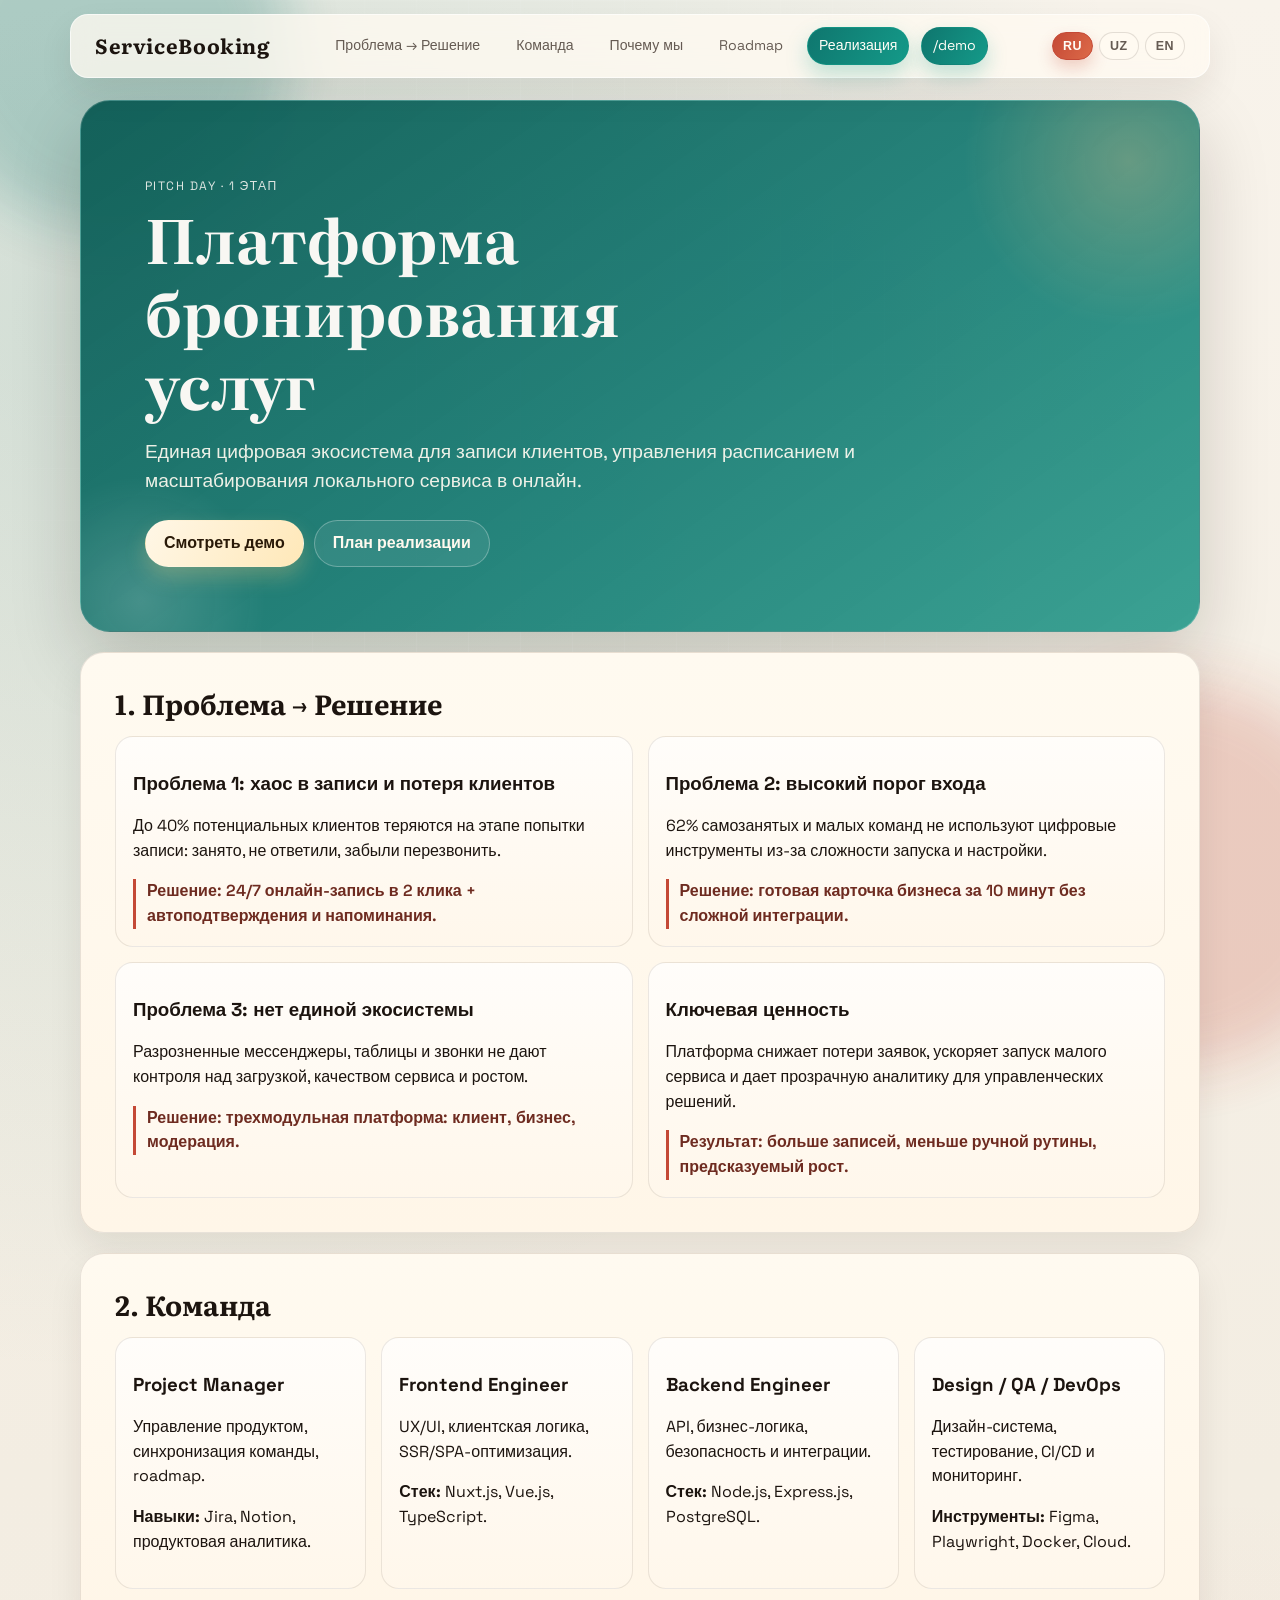
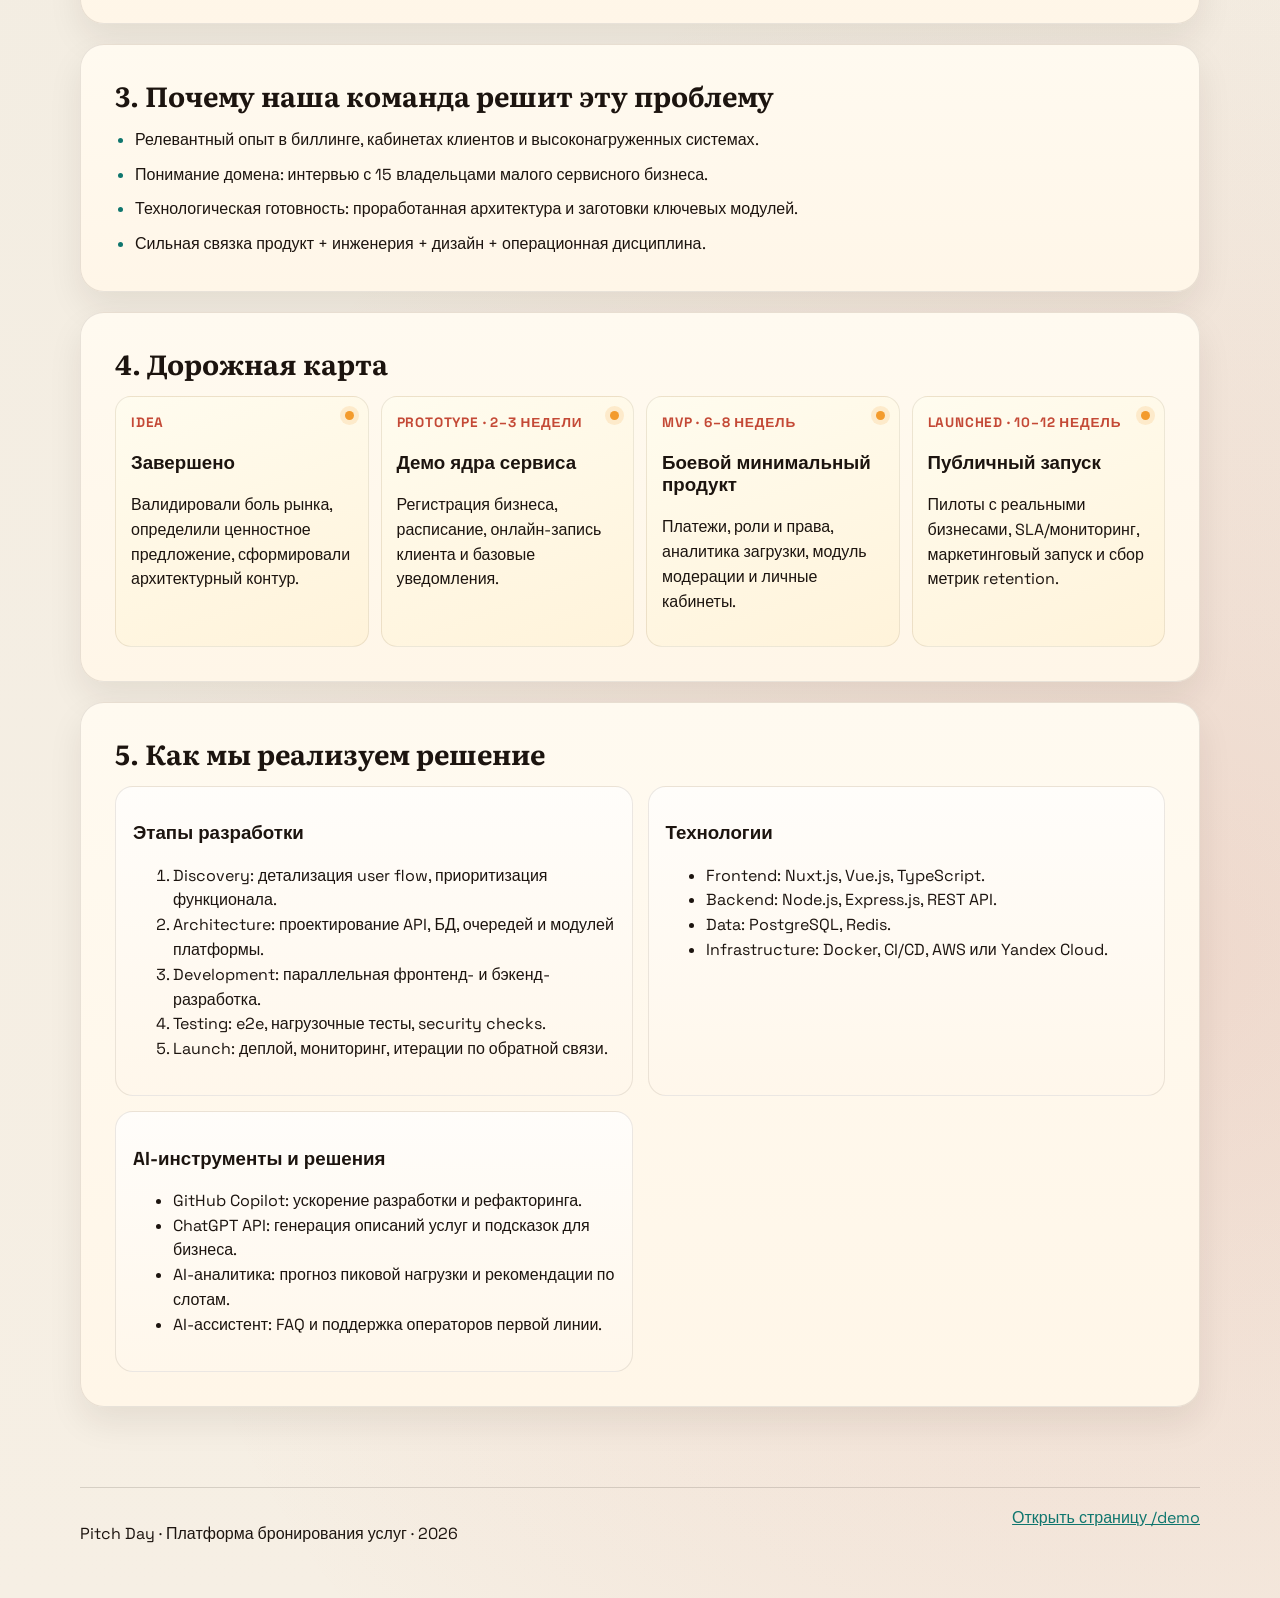
==== commit 7ba1a5b4: "start" ====
--- a/index.html
+++ b/index.html
@@ -172,7 +172,7 @@
               <li data-i18n="impl.tech.l4">Infrastructure: Docker, CI/CD, AWS или Yandex Cloud.</li>
             </ul>
           </article>
-          <article>
+          <article class="long">
             <h3 data-i18n="impl.ai.h3">AI-инструменты и решения</h3>
             <ul>
               <li data-i18n="impl.ai.l1">GitHub Copilot: ускорение разработки и рефакторинга.</li>
@@ -180,13 +180,6 @@
               <li data-i18n="impl.ai.l3">AI-аналитика: прогноз пиковой нагрузки и рекомендации по слотам.</li>
               <li data-i18n="impl.ai.l4">AI-ассистент: FAQ и поддержка операторов первой линии.</li>
             </ul>
-          </article>
-          <article>
-            <h3 data-i18n="impl.extra.h3">Дополнительно</h3>
-            <p data-i18n="impl.extra.p">
-              На сайте добавлены optional-блоки: AI-чатбот с готовыми вопросами и секция API Access для интеграций.
-            </p>
-            <a class="btn btn-small" href="demo/" data-i18n="impl.extra.btn">Перейти к разделу /demo</a>
           </article>
         </div>
       </section>
--- a/assets/styles.css
+++ b/assets/styles.css
@@ -20,6 +20,11 @@
 body {
   margin: 0;
   padding: 0;
+}
+
+html {
+  scroll-behavior: smooth;
+  scroll-padding-top: 112px;
 }
 
 body {
@@ -120,6 +125,13 @@
   background: rgba(255, 255, 255, 0.7);
 }
 
+.main-nav a.is-active {
+  color: #fffef7;
+  background: linear-gradient(120deg, #0f766e, #149a89);
+  border-color: rgba(20, 154, 137, 0.7);
+  box-shadow: 0 10px 22px rgba(20, 154, 137, 0.26);
+}
+
 .demo-link {
   color: #fffef7 !important;
   background: linear-gradient(120deg, #0f766e, #149a89);
@@ -282,6 +294,10 @@
   border-color: rgba(15, 118, 110, 0.22);
 }
 
+.section-focus {
+  animation: sectionPulse 900ms cubic-bezier(0.21, 0.9, 0.29, 1) 1;
+}
+
 .card h2 {
   margin-top: 0;
   margin-bottom: 16px;
@@ -479,6 +495,17 @@
   }
 }
 
+@keyframes sectionPulse {
+  0% {
+    box-shadow: 0 0 0 0 rgba(20, 154, 137, 0.45), var(--shadow-soft);
+    border-color: rgba(20, 154, 137, 0.65);
+  }
+  100% {
+    box-shadow: var(--shadow-soft);
+    border-color: var(--line);
+  }
+}
+
 @media (max-width: 1080px) {
   .four-cols {
     grid-template-columns: repeat(2, minmax(0, 1fr));
